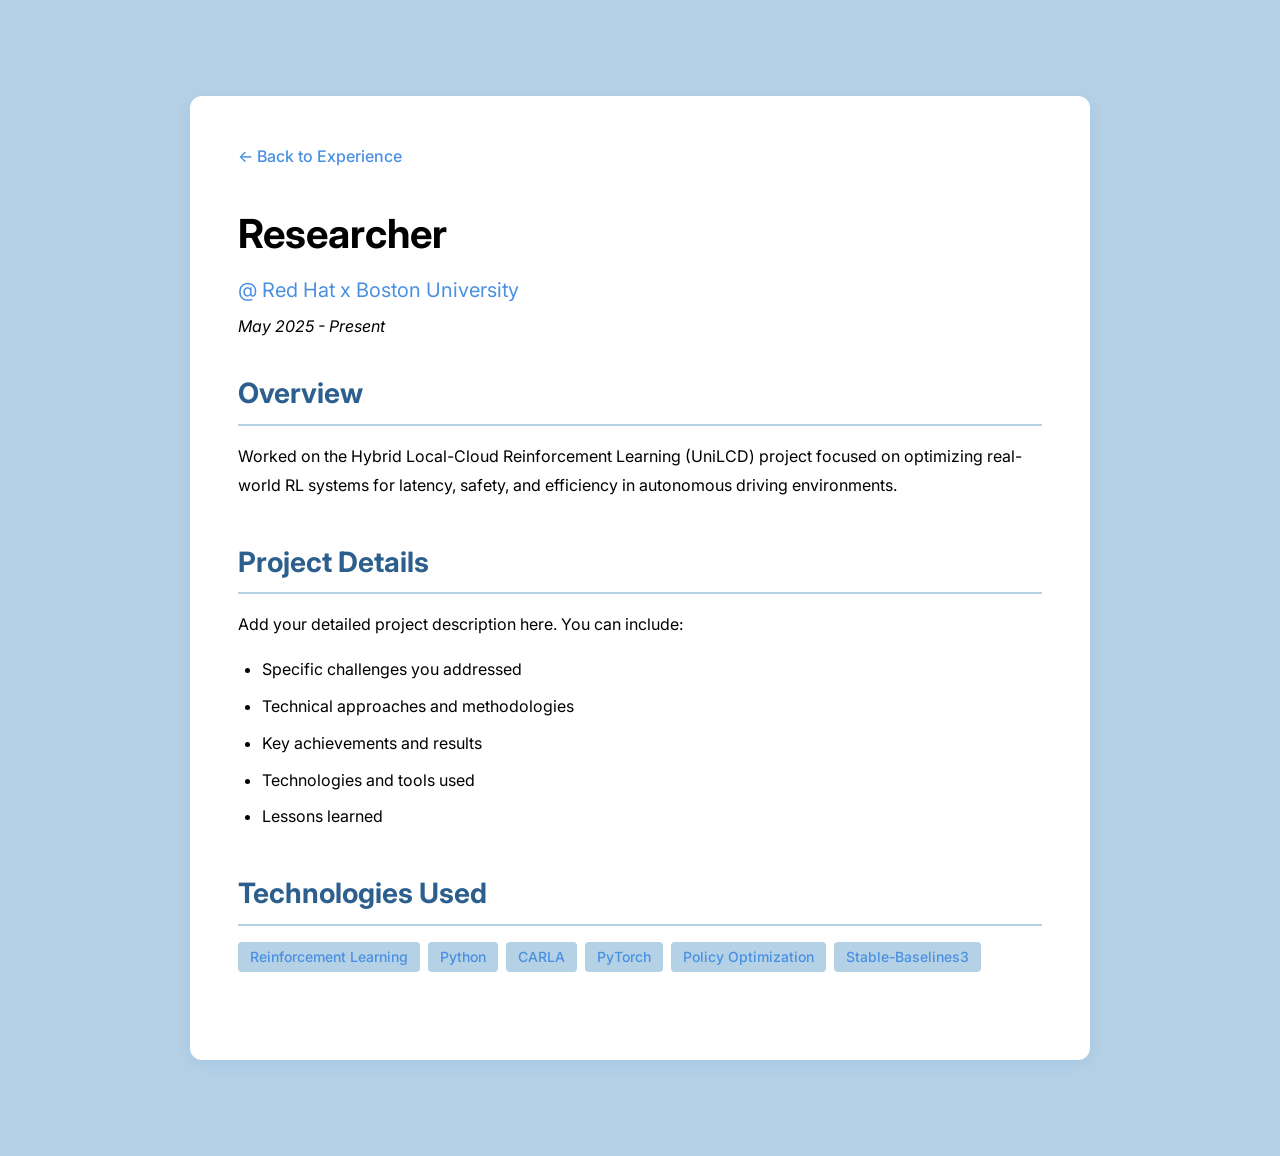
==== experience-1.html @ 1b5b30d7 "Add github pages to deploy" ====
<!DOCTYPE html>
<html lang="en">
<head>
    <meta charset="UTF-8">
    <meta name="viewport" content="width=device-width, initial-scale=1.0">
    <title>Researcher @ Red Hat x Boston University - Yukkta Seelam</title>
    <link rel="stylesheet" href="styles.css">
    <link rel="preconnect" href="https://fonts.googleapis.com">
    <link rel="preconnect" href="https://fonts.gstatic.com" crossorigin>
    <link href="https://fonts.googleapis.com/css2?family=Inter:wght@300;400;500;600;700&display=swap" rel="stylesheet">
    <style>
        .experience-detail {
            padding: 6rem 0;
            background: var(--blue-light);
            min-height: 100vh;
        }
        .experience-detail-content {
            max-width: 900px;
            margin: 0 auto;
            background: var(--white);
            border-radius: 12px;
            padding: 3rem;
            box-shadow: var(--shadow-md);
        }
        .back-link {
            display: inline-flex;
            align-items: center;
            gap: 0.5rem;
            color: var(--blue-primary);
            text-decoration: none;
            margin-bottom: 2rem;
            font-weight: 500;
            transition: color 0.3s ease;
        }
        .back-link:hover {
            color: var(--blue-dark);
        }
        .detail-header {
            margin-bottom: 2rem;
        }
        .detail-header h1 {
            font-size: 2.5rem;
            color: #000000;
            margin-bottom: 0.5rem;
        }
        .detail-header .company {
            font-size: 1.25rem;
            color: var(--blue-primary);
            margin-bottom: 0.5rem;
        }
        .detail-header .dates {
            color: #000000;
            font-style: italic;
        }
        .detail-section {
            margin-bottom: 2.5rem;
        }
        .detail-section h2 {
            font-size: 1.75rem;
            color: var(--blue-dark);
            margin-bottom: 1rem;
            border-bottom: 2px solid var(--blue-light);
            padding-bottom: 0.5rem;
        }
        .detail-section p {
            color: #000000;
            line-height: 1.8;
            margin-bottom: 1rem;
        }
        .detail-section ul {
            color: #000000;
            line-height: 1.8;
            margin-left: 1.5rem;
            margin-bottom: 1rem;
        }
        .detail-section ul li {
            margin-bottom: 0.5rem;
        }
    </style>
</head>
<body>
    <div class="experience-detail">
        <div class="container">
            <div class="experience-detail-content">
                <a href="index.html#experience" class="back-link">← Back to Experience</a>
                
                <div class="detail-header">
                    <h1>Researcher</h1>
                    <p class="company">@ Red Hat x Boston University</p>
                    <p class="dates">May 2025 - Present</p>
                </div>

                <div class="detail-section">
                    <h2>Overview</h2>
                    <p>Worked on the Hybrid Local-Cloud Reinforcement Learning (UniLCD) project focused on optimizing real-world RL systems for latency, safety, and efficiency in autonomous driving environments.</p>
                </div>

                <div class="detail-section">
                    <h2>Project Details</h2>
                    <p>Add your detailed project description here. You can include:</p>
                    <ul>
                        <li>Specific challenges you addressed</li>
                        <li>Technical approaches and methodologies</li>
                        <li>Key achievements and results</li>
                        <li>Technologies and tools used</li>
                        <li>Lessons learned</li>
                    </ul>
                </div>

                <div class="detail-section">
                    <h2>Technologies Used</h2>
                    <div class="experience-tags">
                        <span class="tag">Reinforcement Learning</span>
                        <span class="tag">Python</span>
                        <span class="tag">CARLA</span>
                        <span class="tag">PyTorch</span>
                        <span class="tag">Policy Optimization</span>
                        <span class="tag">Stable-Baselines3</span>
                    </div>
                </div>
            </div>
        </div>
    </div>
</body>
</html>
---- styles.css ----
:root {
    --blue-primary: #4A90E2;
    --blue-secondary: #6BA3E8;
    --blue-light: #B5D1E5;
    --blue-dark: #2C5F8D;
    --blue-accent: #7BB3F0;
    --text-primary: #2C3E50;
    --text-secondary: #5A6C7D;
    --white: #FFFFFF;
    --gray-light: #F5F7FA;
    --gray-border: #E1E8ED;
    --shadow-sm: 0 2px 8px rgba(74, 144, 226, 0.1);
    --shadow-md: 0 4px 16px rgba(74, 144, 226, 0.15);
    --shadow-lg: 0 8px 32px rgba(74, 144, 226, 0.2);
}

* {
    margin: 0;
    padding: 0;
    box-sizing: border-box;
}

html {
    scroll-behavior: smooth;
}

body {
    font-family: 'Inter', -apple-system, BlinkMacSystemFont, 'Segoe UI', Roboto, Oxygen, Ubuntu, Cantarell, sans-serif;
    color: var(--text-primary);
    line-height: 1.6;
    overflow-x: hidden;
    background: var(--white);
}

.container {
    max-width: 1200px;
    margin: 0 auto;
    padding: 0 2rem;
}

/* Navigation */
.navbar {
    position: fixed;
    top: 0;
    width: 100%;
    background: rgba(255, 255, 255, 0.95);
    backdrop-filter: blur(10px);
    box-shadow: var(--shadow-sm);
    z-index: 1000;
    transition: all 0.3s ease;
}

.navbar.scrolled {
    box-shadow: var(--shadow-md);
}

.nav-container {
    max-width: 1200px;
    margin: 0 auto;
    padding: 1rem 2rem;
    display: flex;
    justify-content: space-between;
    align-items: center;
}

.nav-logo {
    font-size: 1.5rem;
    font-weight: 700;
    color: var(--text-primary);
    letter-spacing: -0.5px;
}

.nav-menu {
    display: flex;
    list-style: none;
    gap: 2rem;
}

.nav-link {
    text-decoration: none;
    color: var(--text-primary);
    font-weight: 500;
    transition: color 0.3s ease;
    position: relative;
}

.nav-link::after {
    content: '';
    position: absolute;
    bottom: -5px;
    left: 0;
    width: 0;
    height: 2px;
    background: var(--blue-primary);
    transition: width 0.3s ease;
}

.nav-link:hover {
    color: var(--blue-primary);
}

.nav-link:hover::after {
    width: 100%;
}

.hamburger {
    display: none;
    flex-direction: column;
    cursor: pointer;
    gap: 4px;
}

.hamburger span {
    width: 25px;
    height: 3px;
    background: var(--text-primary);
    transition: all 0.3s ease;
    border-radius: 2px;
}

/* Hero Section */
.hero {
    min-height: 100vh;
    display: flex;
    align-items: center;
    justify-content: center;
    background: linear-gradient(135deg, var(--blue-light) 0%, var(--white) 100%);
    padding-top: 80px;
    position: relative;
    overflow: hidden;
}

.hero::before {
    content: '';
    position: absolute;
    top: -50%;
    right: -10%;
    width: 600px;
    height: 600px;
    background: radial-gradient(circle, rgba(74, 144, 226, 0.1) 0%, transparent 70%);
    border-radius: 50%;
    animation: float 20s ease-in-out infinite;
}

.hero::after {
    content: '';
    position: absolute;
    bottom: -30%;
    left: -5%;
    width: 500px;
    height: 500px;
    background: radial-gradient(circle, rgba(107, 163, 232, 0.08) 0%, transparent 70%);
    border-radius: 50%;
    animation: float 15s ease-in-out infinite reverse;
}

@keyframes float {
    0%, 100% { transform: translate(0, 0) rotate(0deg); }
    50% { transform: translate(30px, -30px) rotate(5deg); }
}

.hero-container {
    max-width: 1200px;
    margin: 0 auto;
    padding: 0 2rem;
    position: relative;
    z-index: 1;
}

.hero-content {
    display: grid;
    grid-template-columns: 1fr 1fr;
    gap: 4rem;
    align-items: center;
}

.hero-title {
    font-size: 3.5rem;
    font-weight: 700;
    line-height: 1.2;
    margin-bottom: 1rem;
    color: #000000;
}

.greeting {
    display: block;
    font-size: 1.5rem;
    font-weight: 400;
    color: #000000;
    margin-bottom: 0.5rem;
}

.name {
    display: block;
    color: #000000;
}

.hero-subtitle {
    font-size: 1.5rem;
    color: #000000;
    font-weight: 600;
    margin-bottom: 1rem;
}

.hero-description {
    font-size: 1.1rem;
    color: #000000;
    margin-bottom: 2rem;
    line-height: 1.8;
}

.hero-buttons {
    display: flex;
    gap: 1rem;
    flex-wrap: wrap;
}

.btn {
    padding: 0.875rem 2rem;
    border-radius: 8px;
    text-decoration: none;
    font-weight: 600;
    transition: all 0.3s ease;
    display: inline-block;
    border: 2px solid transparent;
    cursor: pointer;
    font-size: 1rem;
}

.btn-primary {
    background: var(--blue-primary);
    color: var(--white);
    box-shadow: var(--shadow-md);
}

.btn-primary:hover {
    background: var(--blue-dark);
    transform: translateY(-2px);
    box-shadow: var(--shadow-lg);
}

.btn-secondary {
    background: transparent;
    color: var(--blue-primary);
    border-color: var(--blue-primary);
}

.btn-secondary:hover {
    background: var(--blue-primary);
    color: var(--white);
    transform: translateY(-2px);
}

.hero-image {
    display: flex;
    justify-content: center;
    align-items: center;
}

.image-wrapper {
    position: relative;
    width: 400px;
    height: 400px;
    border-radius: 20px;
    overflow: hidden;
    box-shadow: var(--shadow-lg);
    animation: fadeInUp 1s ease;
}

.image-wrapper img {
    width: 100%;
    height: 100%;
    object-fit: cover;
    transition: transform 0.5s ease;
}

.image-wrapper:hover img {
    transform: scale(1.05);
}

.image-glow {
    position: absolute;
    top: -50%;
    left: -50%;
    width: 200%;
    height: 200%;
    background: radial-gradient(circle, rgba(74, 144, 226, 0.3) 0%, transparent 70%);
    opacity: 0;
    transition: opacity 0.5s ease;
    pointer-events: none;
}

.image-wrapper:hover .image-glow {
    opacity: 1;
}

.image-placeholder {
    width: 100%;
    height: 100%;
    display: flex;
    flex-direction: column;
    align-items: center;
    justify-content: center;
    background: var(--blue-light);
    color: #000000;
    text-align: center;
    padding: 2rem;
}

.image-note {
    font-size: 0.875rem;
    margin-top: 0.5rem;
    color: var(--blue-primary);
}

.scroll-indicator {
    position: absolute;
    bottom: 2rem;
    left: 50%;
    transform: translateX(-50%);
    animation: bounce 2s infinite;
}

.mouse {
    width: 24px;
    height: 40px;
    border: 2px solid var(--blue-primary);
    border-radius: 15px;
    position: relative;
}

.mouse::before {
    content: '';
    width: 4px;
    height: 8px;
    background: var(--blue-primary);
    border-radius: 2px;
    position: absolute;
    top: 8px;
    left: 50%;
    transform: translateX(-50%);
    animation: scroll 2s infinite;
}

@keyframes bounce {
    0%, 100% { transform: translateX(-50%) translateY(0); }
    50% { transform: translateX(-50%) translateY(-10px); }
}

@keyframes scroll {
    0% { opacity: 1; transform: translateX(-50%) translateY(0); }
    100% { opacity: 0; transform: translateX(-50%) translateY(15px); }
}

/* Section Styles */
section {
    padding: 6rem 0;
}

.section-title {
    font-size: 2.5rem;
    font-weight: 700;
    text-align: center;
    margin-bottom: 3rem;
    color: var(--text-primary);
    position: relative;
}

.section-title::after {
    content: '';
    position: absolute;
    bottom: -10px;
    left: 50%;
    transform: translateX(-50%);
    width: 60px;
    height: 4px;
    background: linear-gradient(90deg, var(--blue-primary), var(--blue-secondary));
    border-radius: 2px;
}

/* About Section */
.about {
    background: var(--blue-light);
}

.about-content {
    display: flex;
    flex-direction: column;
    gap: 2rem;
    max-width: 800px;
    margin: 0 auto;
}

.about-intro {
    font-size: 1.25rem;
    color: #000000;
    margin-bottom: 2rem;
    line-height: 1.8;
    text-align: center;
}

.about-details {
    display: flex;
    flex-direction: column;
    gap: 2rem;
}

.detail-item h3 {
    font-size: 1.25rem;
    color: var(--blue-primary);
    margin-bottom: 0.5rem;
    font-weight: 600;
}

.detail-item p {
    color: #000000;
    line-height: 1.7;
}

.skills h3 {
    font-size: 1.5rem;
    color: var(--text-primary);
    margin-bottom: 2rem;
    font-weight: 600;
}

.skills-oneline {
    font-size: 1.1rem;
    color: #000000;
    text-align: center;
    margin-top: 2rem;
    line-height: 1.8;
}

.skills-grid {
    display: flex;
    flex-direction: column;
    gap: 1.5rem;
}

.skill-item {
    opacity: 0;
    transform: translateX(-20px);
    transition: all 0.6s ease;
}

.skill-item.animate {
    opacity: 1;
    transform: translateX(0);
}

.skill-name {
    font-weight: 500;
    color: var(--text-primary);
    margin-bottom: 0.5rem;
}

.skill-bar {
    width: 100%;
    height: 8px;
    background: var(--gray-border);
    border-radius: 4px;
    overflow: hidden;
}

.skill-progress {
    height: 100%;
    background: linear-gradient(90deg, var(--blue-primary), var(--blue-secondary));
    border-radius: 4px;
    width: 0;
    transition: width 1.5s ease;
    box-shadow: 0 2px 8px rgba(74, 144, 226, 0.3);
}

/* Publications Section */
.publications {
    background: var(--white);
}

.publications-container {
    max-width: 1000px;
    margin: 0 auto;
}

.publication-items {
    display: flex;
    flex-direction: column;
    gap: 1.5rem;
}

.publication-category-label {
    display: inline-block;
    font-size: 0.85rem;
    color: var(--blue-primary);
    font-weight: 600;
    text-transform: uppercase;
    letter-spacing: 0.5px;
    margin-bottom: 0.75rem;
    padding: 0.25rem 0.75rem;
    background: var(--blue-light);
    border-radius: 4px;
}

.publication-item-link {
    text-decoration: none;
    color: inherit;
    display: block;
}

.publication-item {
    background: var(--white);
    border-radius: 12px;
    padding: 2rem;
    box-shadow: var(--shadow-sm);
    transition: all 0.3s ease;
    border-left: 4px solid var(--blue-primary);
    cursor: pointer;
    opacity: 0;
    transform: translateY(30px);
}

.publication-item.animate {
    opacity: 1;
    transform: translateY(0);
}

.publication-item.animate:hover {
    transform: translateX(5px) translateY(0);
    box-shadow: var(--shadow-md);
}

.publication-title {
    font-size: 1.25rem;
    color: #000000;
    font-weight: 600;
    margin-bottom: 0.75rem;
    line-height: 1.4;
}

.publication-authors {
    color: #000000;
    font-size: 1rem;
    margin-bottom: 0.5rem;
    font-style: italic;
}

.publication-venue {
    color: #000000;
    font-size: 0.95rem;
    margin-bottom: 1rem;
}

.publication-links {
    display: flex;
    gap: 1rem;
    margin-top: 1rem;
    flex-wrap: wrap;
}

.publication-link {
    display: inline-block;
    color: var(--blue-primary);
    text-decoration: none;
    font-weight: 500;
    transition: color 0.3s ease;
}

.publication-link:hover {
    color: var(--blue-dark);
    text-decoration: underline;
}

/* Projects Section */
.projects {
    background: var(--blue-light);
}

.projects-grid {
    display: grid;
    grid-template-columns: repeat(auto-fit, minmax(320px, 1fr));
    gap: 2rem;
}

.project-card {
    background: var(--white);
    border-radius: 12px;
    overflow: hidden;
    box-shadow: var(--shadow-sm);
    transition: all 0.3s ease;
    opacity: 0;
    transform: translateY(30px);
}

.project-card.animate {
    opacity: 1;
    transform: translateY(0);
}

.project-card:hover {
    transform: translateY(-8px);
    box-shadow: var(--shadow-lg);
}

.project-links {
    display: flex;
    gap: 0.75rem;
    flex-wrap: wrap;
    margin-bottom: 1rem;
}

.project-link {
    color: var(--blue-primary);
    text-decoration: none;
    font-weight: 600;
    padding: 0.5rem 1rem;
    border: 2px solid var(--blue-primary);
    border-radius: 6px;
    transition: all 0.3s ease;
    font-size: 0.9rem;
}

.project-link:hover {
    background: var(--blue-primary);
    color: var(--white);
    transform: translateY(-2px);
}

.project-info {
    padding: 1.5rem;
}

.project-info h3 {
    font-size: 1.5rem;
    color: var(--text-primary);
    margin-bottom: 0.5rem;
    font-weight: 600;
}

.project-info p {
    color: #000000;
    margin-bottom: 1rem;
    line-height: 1.6;
}

.project-tags {
    display: flex;
    gap: 0.5rem;
    flex-wrap: wrap;
}

.tag {
    padding: 0.25rem 0.75rem;
    background: var(--blue-light);
    color: var(--blue-primary);
    border-radius: 4px;
    font-size: 0.875rem;
    font-weight: 500;
}

/* Education Section */
.education {
    background: var(--blue-light);
}

.education-grid {
    display: grid;
    grid-template-columns: repeat(auto-fit, minmax(400px, 1fr));
    gap: 2rem;
}

.education-card {
    background: var(--white);
    border-radius: 12px;
    padding: 2rem;
    box-shadow: var(--shadow-sm);
    transition: all 0.3s ease;
    opacity: 0;
    transform: translateY(30px);
}

.education-card.animate {
    opacity: 1;
    transform: translateY(0);
}

.education-card:hover {
    transform: translateY(-5px);
    box-shadow: var(--shadow-md);
}

.education-card h3 {
    font-size: 1.75rem;
    color: var(--text-primary);
    margin-bottom: 0.5rem;
    font-weight: 600;
}

.degree {
    font-size: 1.1rem;
    color: #000000;
    margin-bottom: 1.5rem;
    font-weight: 500;
}

.education-details {
    display: flex;
    flex-direction: column;
    gap: 1.5rem;
}

.education-section h4 {
    font-size: 1.1rem;
    color: var(--blue-dark);
    margin-bottom: 0.75rem;
    font-weight: 600;
}

.education-section ul {
    list-style: none;
    padding-left: 0;
}

.education-section ul li {
    color: #000000;
    margin-bottom: 0.5rem;
    padding-left: 1.5rem;
    position: relative;
    line-height: 1.6;
}

.education-section ul li::before {
    content: '•';
    position: absolute;
    left: 0;
    color: var(--blue-primary);
    font-weight: bold;
    font-size: 1.2rem;
}

/* Skills Section */
.skills-section {
    background: var(--blue-light);
}

.skills-container {
    display: grid;
    grid-template-columns: repeat(auto-fit, minmax(280px, 1fr));
    gap: 1.5rem;
    max-width: 1200px;
    margin: 0 auto;
}

.skill-category-card {
    background: var(--white);
    border-radius: 12px;
    padding: 1.25rem;
    box-shadow: var(--shadow-sm);
    transition: all 0.3s ease;
    opacity: 0;
    transform: translateY(20px);
}

.skill-category-card.animate {
    opacity: 1;
    transform: translateY(0);
}

.skill-category-card:hover {
    transform: translateY(-3px);
    box-shadow: var(--shadow-md);
}

.skill-category-title {
    font-size: 1rem;
    font-weight: 600;
    color: var(--blue-dark);
    margin-bottom: 0.75rem;
    text-align: left;
}

.skill-tags {
    display: flex;
    flex-wrap: wrap;
    gap: 0.5rem;
}

.skill-tag {
    display: inline-block;
    padding: 0.35rem 0.65rem;
    background: var(--blue-light);
    color: var(--blue-dark);
    border-radius: 6px;
    font-size: 0.75rem;
    font-weight: 500;
    transition: all 0.2s ease;
}

.skill-tag:hover {
    background: var(--blue-primary);
    color: var(--white);
    transform: translateY(-1px);
}

/* Experience Section */
.experience {
    background: var(--blue-light);
}

.section-subtitle {
    text-align: center;
    color: #000000;
    font-size: 1.1rem;
    margin-bottom: 3rem;
    max-width: 800px;
    margin-left: auto;
    margin-right: auto;
}

.experience-grid {
    display: flex;
    flex-direction: column;
    gap: 2rem;
}

.experience-card-link {
    text-decoration: none;
    color: inherit;
    display: block;
}

.experience-card {
    background: var(--white);
    border-radius: 12px;
    padding: 2rem;
    box-shadow: var(--shadow-sm);
    transition: all 0.3s ease;
    opacity: 0;
    transform: translateY(30px);
    border-left: 4px solid var(--blue-primary);
    cursor: pointer;
}

.experience-card.animate {
    opacity: 1;
    transform: translateY(0);
}

.experience-card:hover {
    transform: translateX(5px);
    box-shadow: var(--shadow-md);
}

.experience-header {
    display: flex;
    align-items: baseline;
    gap: 0.5rem;
    margin-bottom: 0.5rem;
    flex-wrap: wrap;
}

.experience-header h3 {
    font-size: 1.5rem;
    color: var(--text-primary);
    font-weight: 600;
    margin: 0;
}

.experience-company {
    color: var(--blue-primary);
    font-weight: 500;
    font-size: 1rem;
}

.experience-dates {
    color: #000000;
    font-size: 0.95rem;
    margin-bottom: 1rem;
    font-style: italic;
}

.experience-description {
    color: #000000;
    line-height: 1.7;
    margin-bottom: 1.5rem;
}

.experience-tags {
    display: flex;
    gap: 0.5rem;
    flex-wrap: wrap;
}

/* Contact Section */
.contact {
    background: var(--blue-light);
}

.contact-content {
    display: grid;
    grid-template-columns: 1fr 1fr;
    gap: 4rem;
}

.contact-intro {
    font-size: 1.1rem;
    color: #000000;
    margin-bottom: 2rem;
    line-height: 1.8;
}

.contact-details {
    display: flex;
    flex-direction: column;
    gap: 1.5rem;
}

.contact-item {
    display: flex;
    gap: 1rem;
    align-items: start;
}

.contact-icon {
    font-size: 1.5rem;
    width: 50px;
    height: 50px;
    display: flex;
    align-items: center;
    justify-content: center;
    background: var(--blue-light);
    border-radius: 10px;
    flex-shrink: 0;
}

.contact-icon svg {
    width: 24px;
    height: 24px;
    fill: var(--blue-primary);
    transition: fill 0.3s ease;
}

.contact-item:hover .contact-icon svg {
    fill: var(--blue-dark);
}

.contact-item h4 {
    font-size: 1.1rem;
    color: var(--text-primary);
    margin-bottom: 0.25rem;
    font-weight: 600;
}

.contact-item p {
    color: #000000;
    font-size: 0.95rem;
}

.contact-link {
    color: #000000;
    text-decoration: none;
    transition: color 0.3s ease;
}

.contact-link:hover {
    color: var(--blue-primary);
    text-decoration: underline;
}

.contact-form {
    display: flex;
    flex-direction: column;
    gap: 1.5rem;
}

.form-group {
    position: relative;
}

.form-group input,
.form-group textarea {
    width: 100%;
    padding: 1rem;
    border: 2px solid var(--gray-border);
    border-radius: 8px;
    font-family: inherit;
    font-size: 1rem;
    transition: all 0.3s ease;
    background: var(--white);
    color: var(--text-primary);
}

.form-group input:focus,
.form-group textarea:focus {
    outline: none;
    border-color: var(--blue-primary);
    box-shadow: 0 0 0 3px rgba(74, 144, 226, 0.1);
}

.form-group textarea {
    resize: vertical;
    min-height: 120px;
}

/* Footer */
.footer {
    background: var(--text-primary);
    color: var(--white);
    padding: 2rem 0;
    text-align: center;
}

.footer p {
    color: rgba(255, 255, 255, 0.8);
}

/* Animations */
@keyframes fadeInUp {
    from {
        opacity: 0;
        transform: translateY(30px);
    }
    to {
        opacity: 1;
        transform: translateY(0);
    }
}

/* Responsive Design */
@media (max-width: 968px) {
    .hero-content,
    .about-content,
    .contact-content {
        grid-template-columns: 1fr;
        gap: 2rem;
    }

    .education-grid {
        grid-template-columns: 1fr;
    }

    .hero-title {
        font-size: 2.5rem;
    }

    .image-wrapper {
        width: 300px;
        height: 300px;
    }

    .nav-menu {
        position: fixed;
        left: -100%;
        top: 70px;
        flex-direction: column;
        background: var(--white);
        width: 100%;
        text-align: center;
        transition: 0.3s;
        box-shadow: var(--shadow-md);
        padding: 2rem 0;
    }

    .nav-menu.active {
        left: 0;
    }

    .hamburger {
        display: flex;
    }

    .hamburger.active span:nth-child(1) {
        transform: rotate(45deg) translate(8px, 8px);
    }

    .hamburger.active span:nth-child(2) {
        opacity: 0;
    }

    .hamburger.active span:nth-child(3) {
        transform: rotate(-45deg) translate(7px, -7px);
    }
}

@media (max-width: 640px) {
    .hero-title {
        font-size: 2rem;
    }

    .greeting {
        font-size: 1.25rem;
    }

    .section-title {
        font-size: 2rem;
    }

    .projects-grid,
    .education-grid,
    .publication-items {
        grid-template-columns: 1fr;
    }

    .skills-container {
        grid-template-columns: 1fr;
        gap: 1rem;
    }

    .skill-category-card {
        padding: 1rem;
    }

    .education-card {
        padding: 1.5rem;
    }

    .experience-card {
        padding: 1.5rem;
    }

    .container {
        padding: 0 1rem;
    }
}
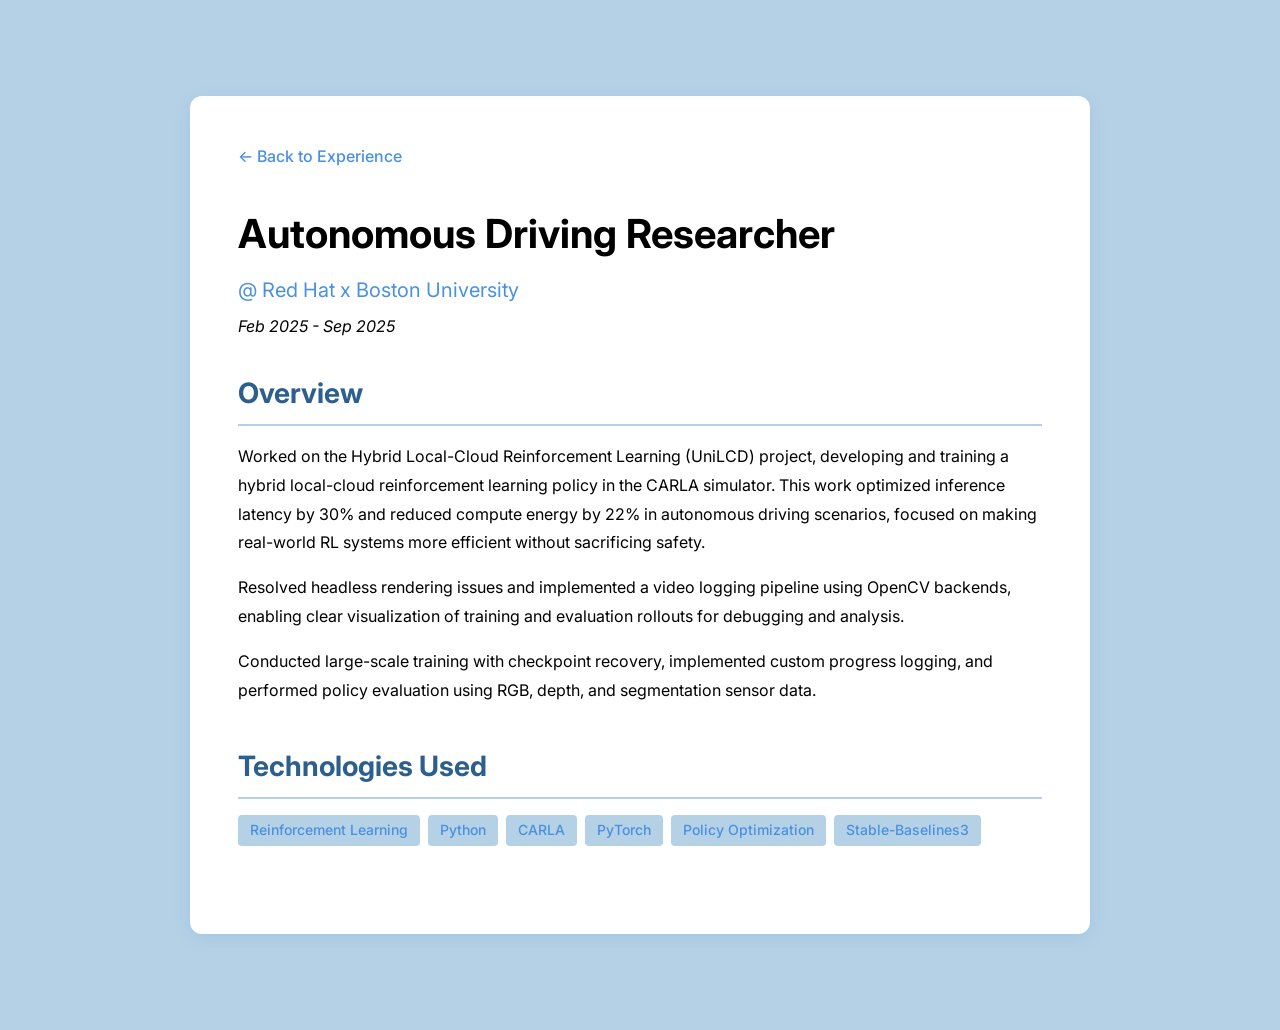
==== commit 3ce6c3ae: "Expand experience overviews into multiple paragraphs Break each single-paragraph overview into 2-3 p" ====
--- a/experience-1.html
+++ b/experience-1.html
@@ -3,7 +3,7 @@
 <head>
     <meta charset="UTF-8">
     <meta name="viewport" content="width=device-width, initial-scale=1.0">
-    <title>Researcher @ Red Hat x Boston University - Yukkta Seelam</title>
+    <title>Autonomous Driving Researcher @ Red Hat x Boston University - Yukkta Seelam</title>
     <link rel="stylesheet" href="styles.css">
     <link rel="preconnect" href="https://fonts.googleapis.com">
     <link rel="preconnect" href="https://fonts.gstatic.com" crossorigin>
@@ -85,16 +85,19 @@
                 <a href="index.html#experience" class="back-link">← Back to Experience</a>
                 
                 <div class="detail-header">
-                    <h1>Researcher</h1>
+                    <h1>Autonomous Driving Researcher</h1>
                     <p class="company">@ Red Hat x Boston University</p>
-                    <p class="dates">May 2025 - Present</p>
+                    <p class="dates">Feb 2025 - Sep 2025</p>
                 </div>
 
                 <div class="detail-section">
                     <h2>Overview</h2>
-                    <p>Worked on the Hybrid Local-Cloud Reinforcement Learning (UniLCD) project focused on optimizing real-world RL systems for latency, safety, and efficiency in autonomous driving environments.</p>
+                    <p>Worked on the Hybrid Local-Cloud Reinforcement Learning (UniLCD) project, developing and training a hybrid local-cloud reinforcement learning policy in the CARLA simulator. This work optimized inference latency by 30% and reduced compute energy by 22% in autonomous driving scenarios, focused on making real-world RL systems more efficient without sacrificing safety.</p>
+                    <p>Resolved headless rendering issues and implemented a video logging pipeline using OpenCV backends, enabling clear visualization of training and evaluation rollouts for debugging and analysis.</p>
+                    <p>Conducted large-scale training with checkpoint recovery, implemented custom progress logging, and performed policy evaluation using RGB, depth, and segmentation sensor data.</p>
                 </div>
 
+                <!--
                 <div class="detail-section">
                     <h2>Project Details</h2>
                     <p>Add your detailed project description here. You can include:</p>
@@ -106,6 +109,7 @@
                         <li>Lessons learned</li>
                     </ul>
                 </div>
+                -->
 
                 <div class="detail-section">
                     <h2>Technologies Used</h2>
